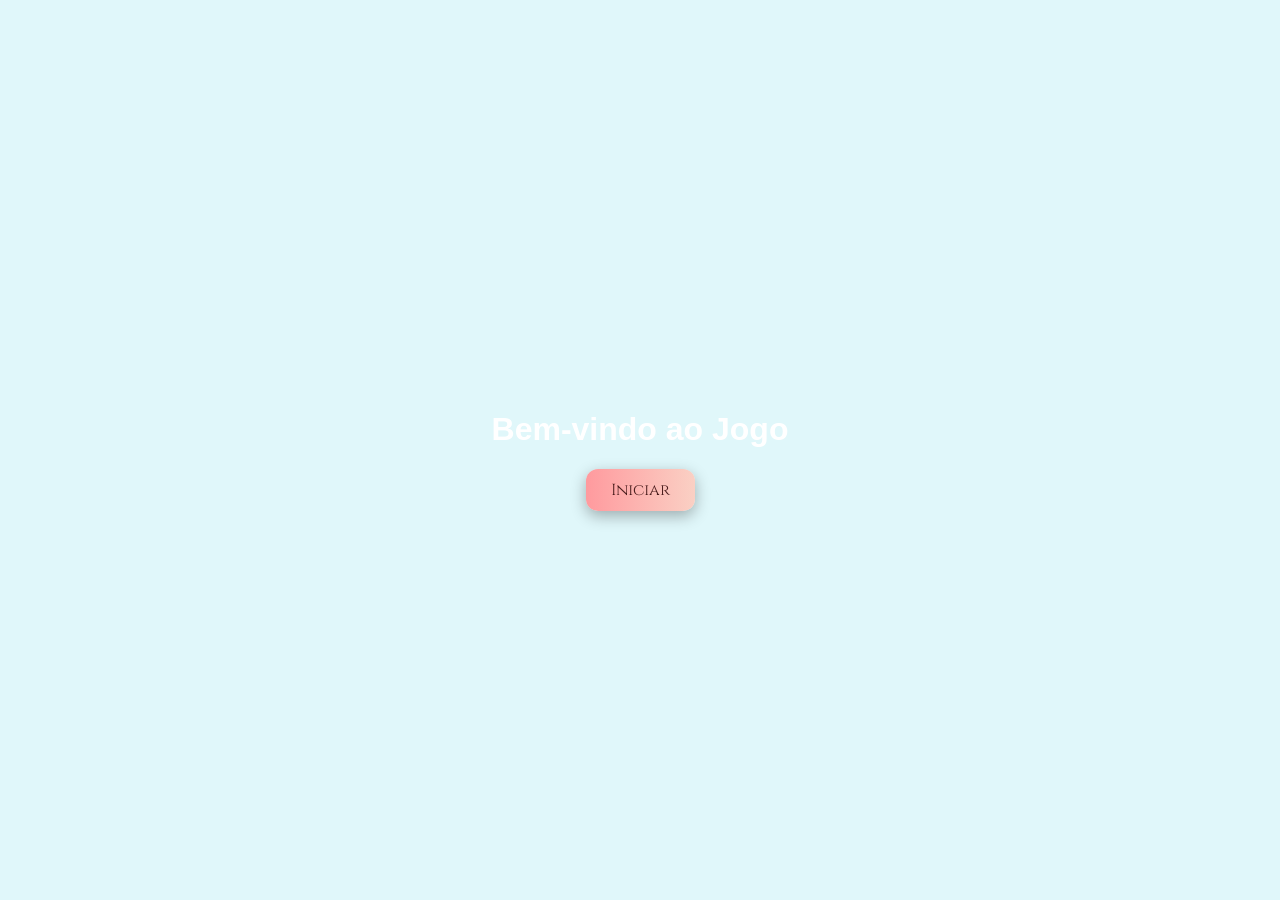
==== jogo-a3/public/index.html @ 29657d09 "Primeiro commit" ====
<!DOCTYPE html>
<html lang="pt-br">
<head>
  <meta charset="UTF-8" />
  <title>Bem-vindo</title>
  <link rel="stylesheet" href="style.css">
</head>
<body id="inicio">

  <h1 id="inicio">Bem-vindo ao Jogo</h1>
  <button class="iniciar" onclick="window.location.href='jogo.html'">Iniciar</button>
  
</body>
</html>
---- jogo-a3/public/style.css ----
@import url('https://fonts.googleapis.com/css2?family=Cinzel&family=Merriweather&family=Raleway&display=swap');

@keyframes fire {
  0% {
    opacity: 0.4;
    transform: scale(1);
  }

  50% {
    opacity: 0.6;
    transform: scale(1.05);
  }

  100% {
    opacity: 0.4;
    transform: scale(1);
  }
}


body {
  margin: 0;
  padding: 0;
  height: 97vh;
  background-image: url('Img/Fundo.png');
  background-repeat: no-repeat;
  background-position: center center;
  background-size: cover;
  text-align: center;
  font-family: Raleway, serif
}

body#inicio {
  margin: 0;
  padding: 0;
  height: 100vh;
  background-color: #e0f7fa;
  display: flex;
  flex-direction: column;
  justify-content: center;
  align-items: center;
  font-family: Arial, sans-serif;
}


h3 {
  text-align: right;
}

#text-menu {
  font-family: 'Cinzel', serif;
  color: #3a1c1c;
  background-color: #fff8e1;
  padding: 10px;
  border-radius: 15px;
  max-width: 600px;
  margin: 20px auto;
  text-align: center;
  font-size: 1.1rem;
  line-height: 1.6;
  box-shadow: 0 4px 10px rgba(0, 0, 0, 0.3);
  border: 1px solid #d3b18c;

}

.section {
  background-color: rgba(245, 222, 179, 0.85);
  border: 4px double rgba(108, 72, 4, 0.85);
  margin: 10px;
  padding-left: 5px;


}

td {
  border: 2px solid #d3b18c;

}

.sub-section {
  border: 2px solid rgb(212, 18, 18);
  padding: 10px;
  margin: 2px;
  display: inline-block;
  margin-bottom: 10px;
}

h1{
  color: white;
}

h2 {
  color: #5c1e1e;
  font-family: 'Cinzel', serif;
}


h1,
h2 {
  text-align: center;
}

input {
  width: 200px;
  padding: 10px 15px;
  margin: 5px;
  border: 2px solid #8b5c3e;
  /* tom de marrom */
  border-radius: 10px;
  background-color: #fff8f0;
  font-family: 'Cinzel', serif;
  color: #3b2f2f;
  font-size: 1rem;
  box-shadow: inset 0 2px 5px rgba(0, 0, 0, 0.1),
    0 4px 8px rgba(0, 0, 0, 0.2);
  transition: all 0.3s ease-in-out;
}

input:focus {
  outline: none;
  border-color: #d16ba5;
  box-shadow: 0 0 8px #d16ba5;
  background-color: #fffaf6;
}



button {
  background: linear-gradient(to right, #ff9a9e, #fad0c4);
  color: #4b1e1e;
  border: none;
  padding: 10px 25px;
  font-size: 1rem;
  font-family: 'Cinzel', serif;
  border-radius: 12px;
  cursor: pointer;
  box-shadow: 0 5px 15px rgba(0, 0, 0, 0.3);
  transition: all 0.3s ease-in-out;
}

button:hover {
  background: linear-gradient(to right, #a6c1ee, #fbc2eb);
  transform: scale(1.05);
  box-shadow: 0 8px 20px rgba(0, 0, 0, 0.5);
}

table {
  padding-bottom: 10px;
  width: 90%;
  margin-left: 30px;
  margin-bottom: 20px;
}

.upt-btn {
  padding: 4px;
}

.btn {
  margin-bottom: 10px;
}

p {
  margin-top: 2px;
}


button:active {
  background-color: #B99FF8;
}

img {
  border-radius: 8px;
  padding: 5px;
  width: 180px;
}


.sub-javalis {
  border-radius: 8px;
  padding: 10px;
  width: 190px;
  padding-right: 20px;
}


.sub-zombie {
  border-radius: 8px;
  padding: 10px;
  width: 185px;
}

.sub-praga {
  border-radius: 8px;
  padding: 10px;
  width: 180px;
  padding-top: 0px;

}

.sub-boss {
  border-radius: 8px;
  padding: 10px;
  width: 185px;
}

.inimigo {
  display: none;
}

.sub-javalis img {
  height: 159px;
  width: 190px;
}

.sub-zombie img {
  height: 166px;
  width: 185px;
}

.boss {
  border-radius: 8px;
  padding-top: 12px;
  width: 190px;
  padding-right: 20px;
}

.boss img {
  width: 200px;         /* Ajuste conforme o visual desejado */
  height: 190px;        /* Idem */
  object-fit: contain;  /* Mantém a proporção sem cortar */
  display: block;
  margin: 0 auto;
}

.boss p {
  text-align: center;
}

.icon {
  width: 80px;
  height: 80px;
  border-radius: 20px;
}

footer {
  position: fixed;
  width: 100%;
  color: black;
  text-align: center;
}
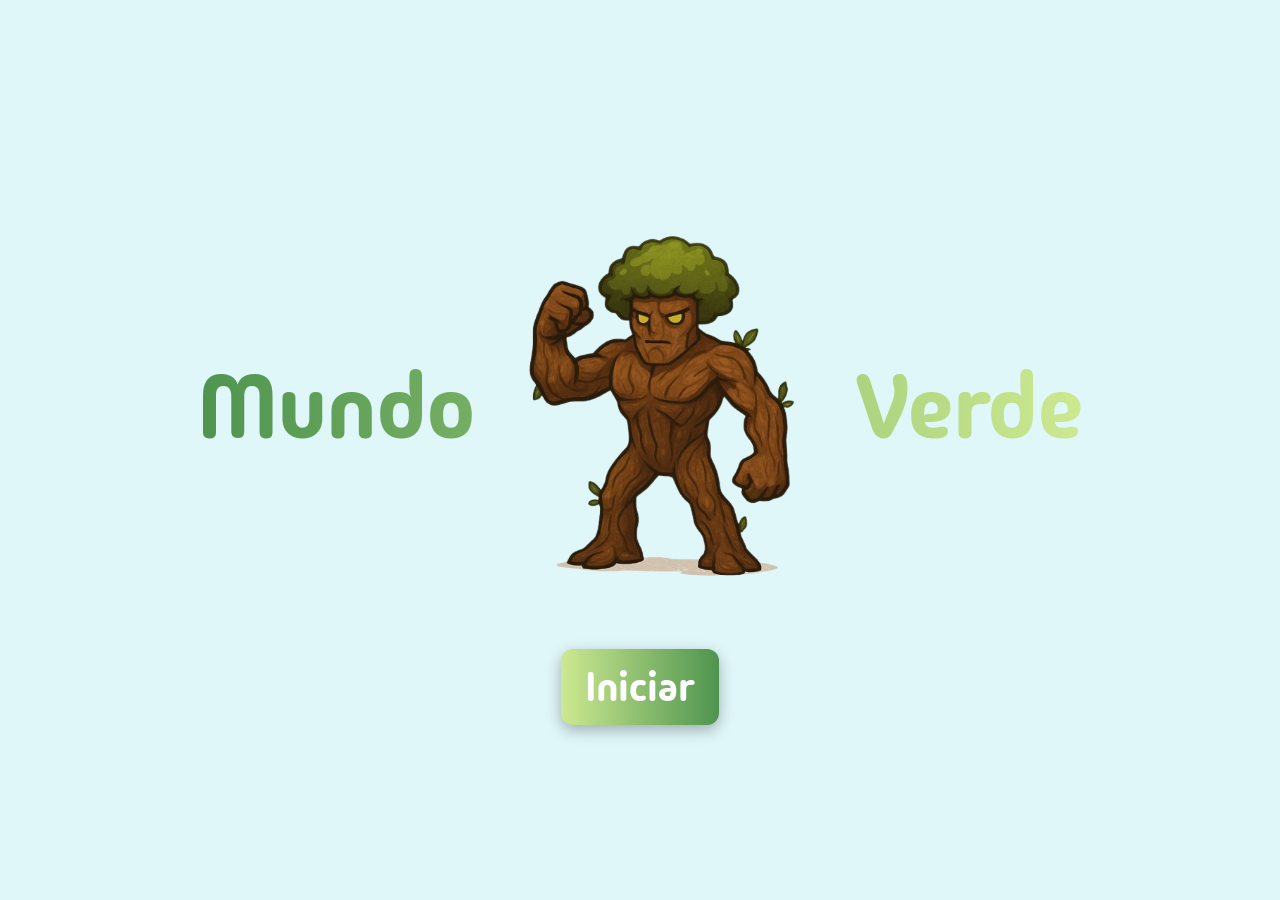
==== commit 6f76e725: "Atualizações no projeto" ====
--- a/jogo-a3/public/index.html
+++ b/jogo-a3/public/index.html
@@ -7,7 +7,15 @@
 </head>
 <body id="inicio">
 
-  <h1 id="inicio">Bem-vindo ao Jogo</h1>
+
+
+  <div class="titulo-centralizado">
+  <span>Mundo</span>
+  <img src="Img/Protetor.png" alt="Protetor" class="img-protetor" />
+  <span>Verde</span>
+</div>
+
+
   <button class="iniciar" onclick="window.location.href='jogo.html'">Iniciar</button>
   
 </body>
--- a/jogo-a3/public/style.css
+++ b/jogo-a3/public/style.css
@@ -1,4 +1,5 @@
 @import url('https://fonts.googleapis.com/css2?family=Cinzel&family=Merriweather&family=Raleway&display=swap');
+@import url('https://fonts.googleapis.com/css2?family=Bebas+Neue&family=Kaushan+Script&family=Madimi+One&family=Work+Sans:ital,wght@0,100..900;1,100..900&display=swap');
 
 @keyframes fire {
   0% {
@@ -78,7 +79,7 @@
 }
 
 .sub-section {
-  border: 2px solid rgb(212, 18, 18);
+  border: 2px solid #4e944f;
   padding: 10px;
   margin: 2px;
   display: inline-block;
@@ -126,7 +127,7 @@
 
 
 button {
-  background: linear-gradient(to right, #ff9a9e, #fad0c4);
+  background: linear-gradient(to right,  #cde990, #4e944f);
   color: #4b1e1e;
   border: none;
   padding: 10px 25px;
@@ -139,7 +140,7 @@
 }
 
 button:hover {
-  background: linear-gradient(to right, #a6c1ee, #fbc2eb);
+  background: linear-gradient(to right, #4e944f, #cde990);   
   transform: scale(1.05);
   box-shadow: 0 8px 20px rgba(0, 0, 0, 0.5);
 }
@@ -247,4 +248,42 @@
   width: 100%;
   color: black;
   text-align: center;
-}+}
+
+.titulo-centralizado {
+  display: flex;
+  justify-content: center;
+  align-items: center;
+  gap: 10px; /* Espaço entre os itens */
+  font-family: 'Madimi One', cursive;
+  font-size: 90px;
+  text-align: center;
+  margin-top: 50px;
+  font-family: 'Madimi One', cursive;
+  background: linear-gradient(to right, #4e944f, #cde990); /* gradiente floresta */
+  -webkit-background-clip: text;
+  -webkit-text-fill-color: transparent;
+  text-align: center;
+}
+
+.img-protetor {
+  width: 350px;
+  height: auto
+}
+
+.iniciar{
+display: block;
+  margin: 60px auto 0; /* 40px de espaço acima, centralizado horizontalmente */
+  padding: 12px 24px;
+  font-size: 40px;
+  font-family: 'Madimi One', cursive;
+  background-color: #4CAF50;
+  color: white;
+
+  border: none;
+  border-radius: 12px;
+  cursor: pointer;
+  transition: background-color 0.3s;
+  
+}
+
